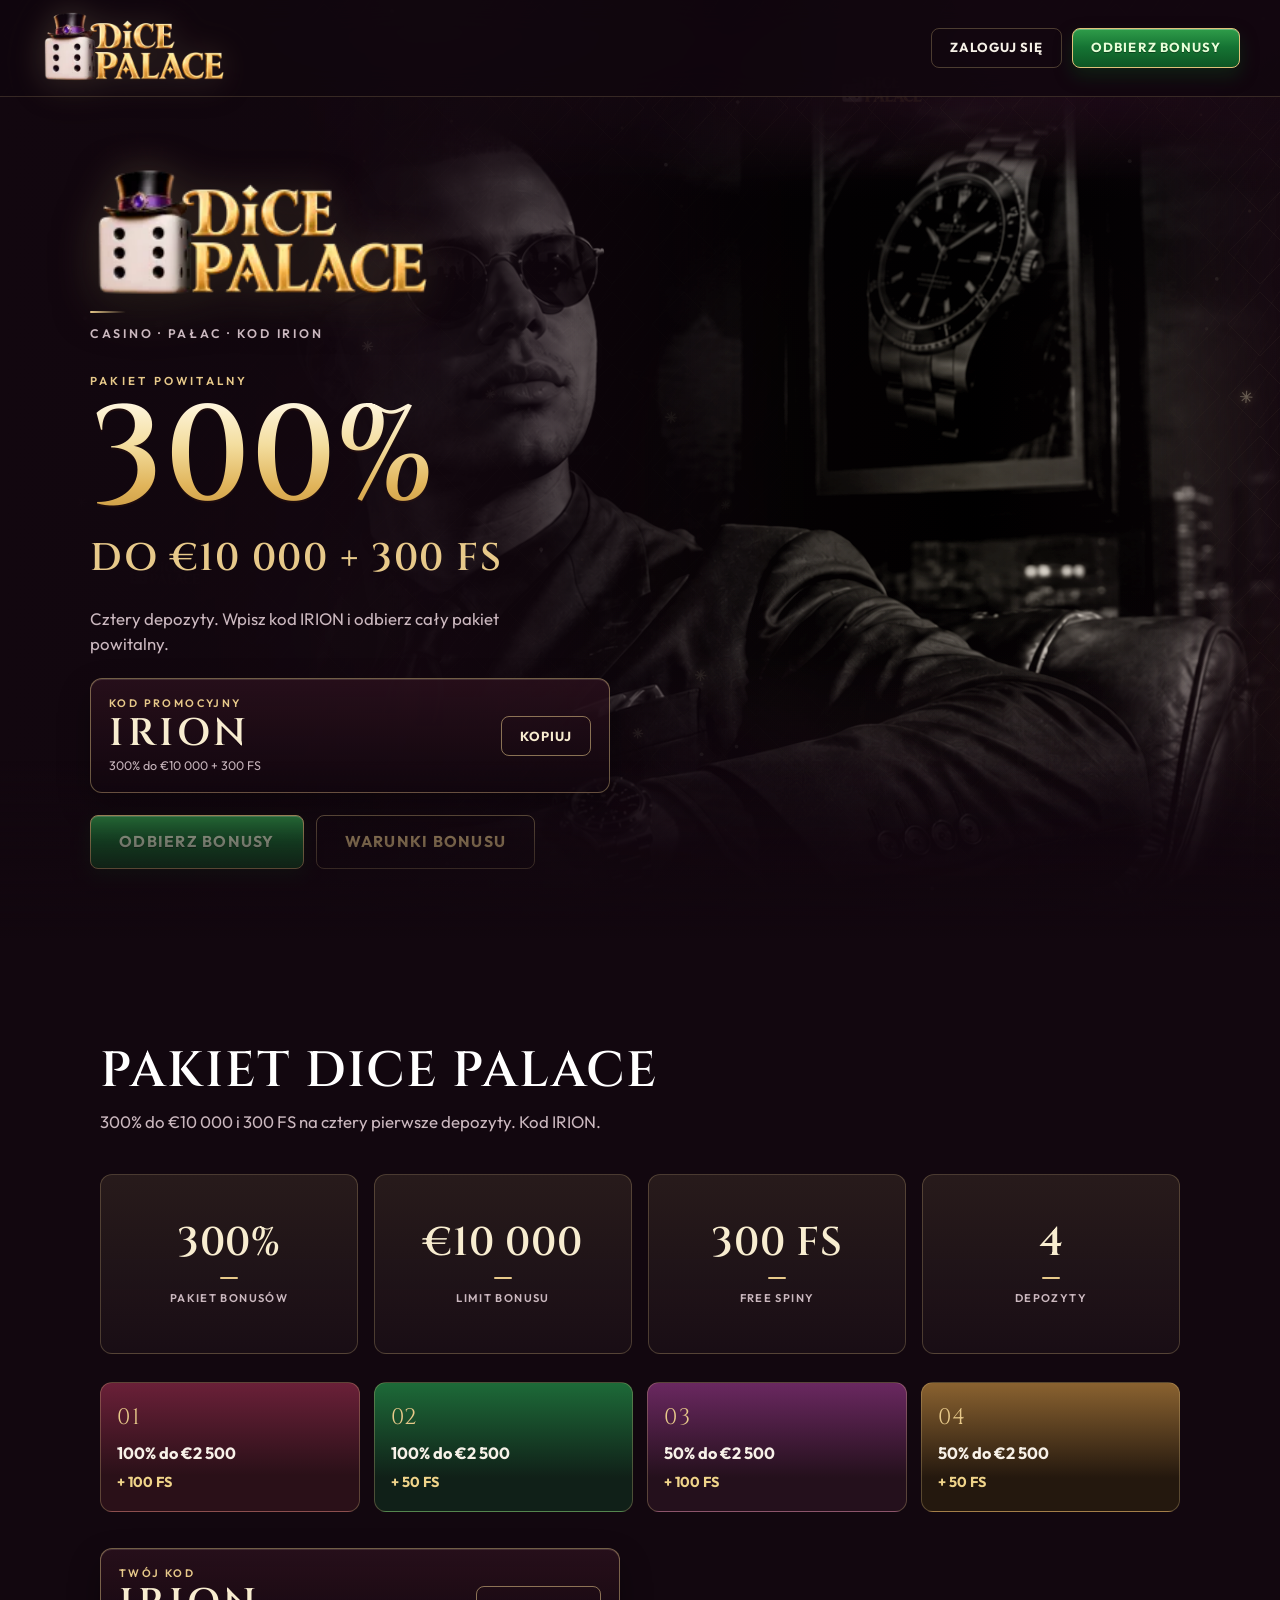
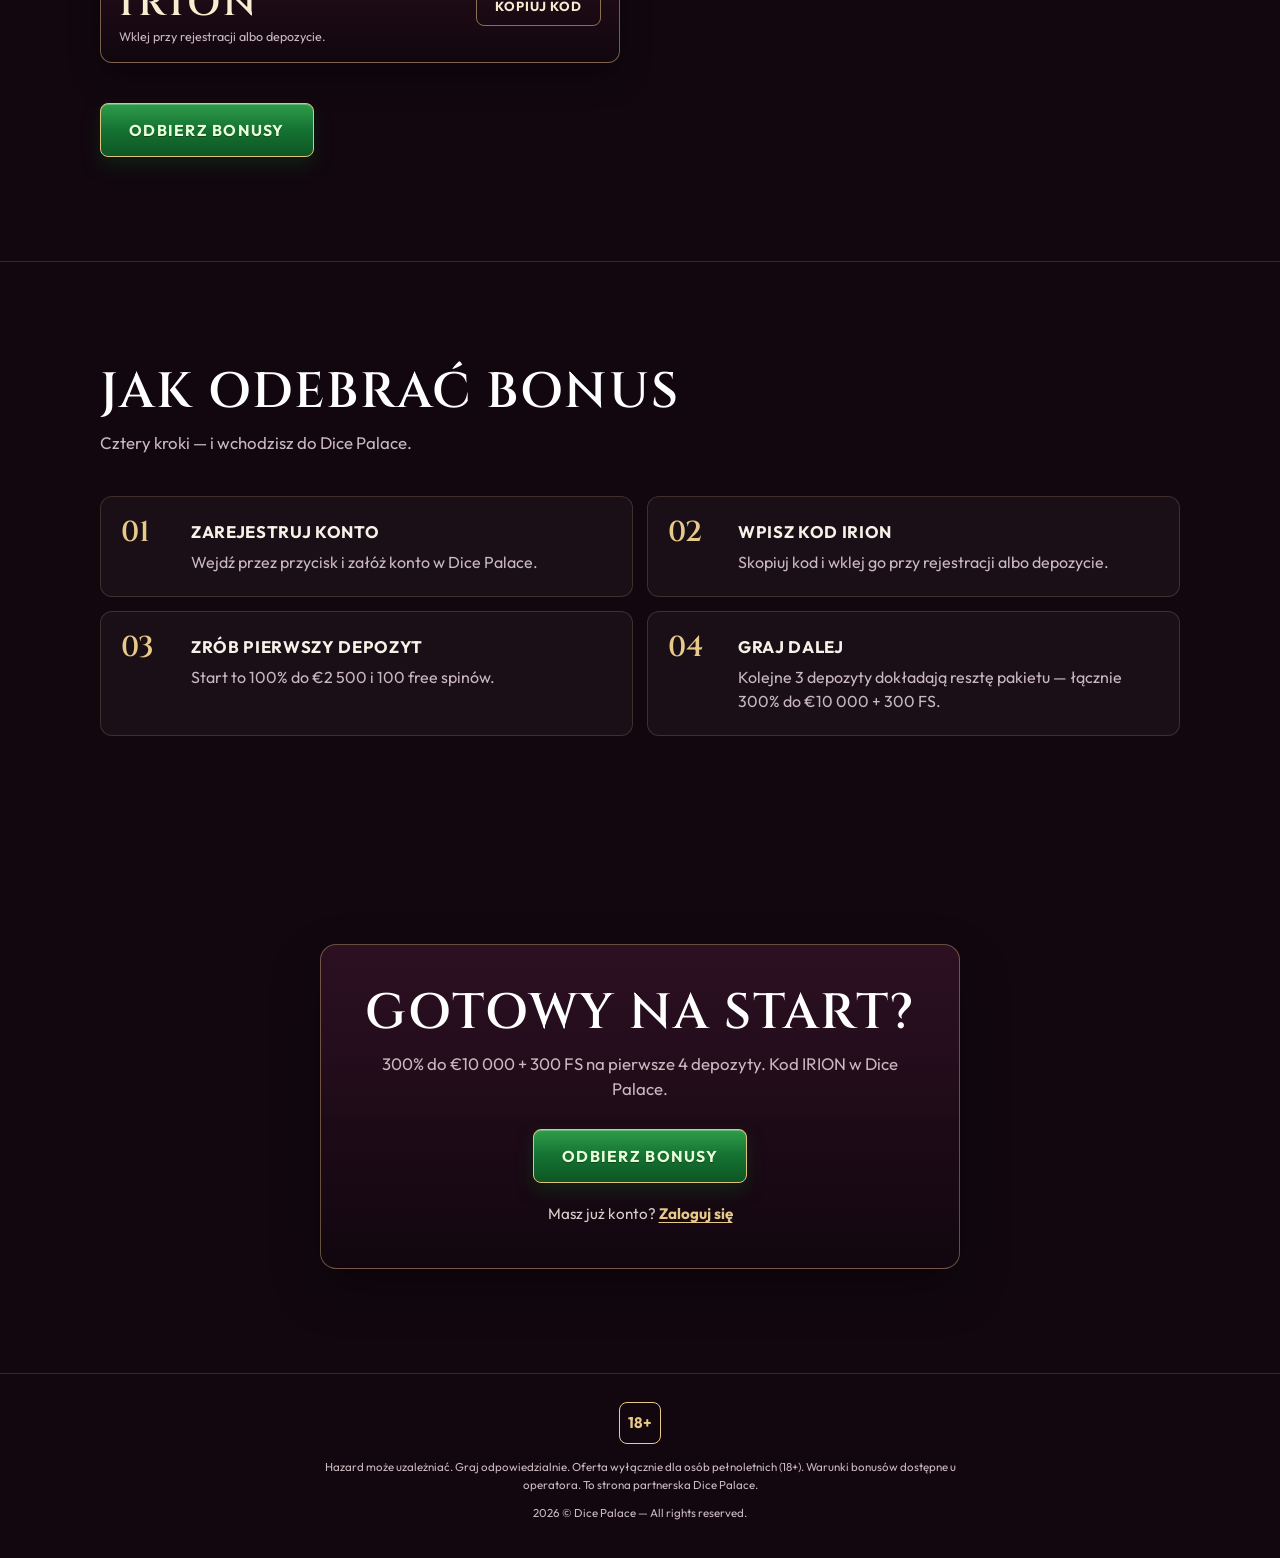
==== index.html @ 68e7a07e "Add files via upload" ====
<!DOCTYPE html>
<html lang="pl">
<head>
  <meta charset="UTF-8" />
  <meta name="viewport" content="width=device-width, initial-scale=1.0" />
  <title>Dice Palace — 300% do €10 000 + 300 FS | Kod IRION</title>
  <meta name="description" content="Dice Palace: pakiet powitalny 300% do €10 000 + 300 Free Spinów na pierwsze 4 depozyty. Kod IRION." />
  <meta name="theme-color" content="#12070f" />
  <link rel="icon" href="assets/logo-animated.webp" />
  <link rel="preconnect" href="https://fonts.googleapis.com" />
  <link rel="preconnect" href="https://fonts.gstatic.com" crossorigin />
  <link href="https://fonts.googleapis.com/css2?family=Cinzel:wght@600;700;800&family=Outfit:wght@400;500;600;700;800&display=swap" rel="stylesheet" />
  <link rel="stylesheet" href="styles.css" />
</head>
<body>
  <div class="scene" aria-hidden="true">
    <div class="aurora"></div>
    <div class="frost-veil"></div>
    <canvas id="bg-anim" class="bg-anim"></canvas>
    <div class="logo-floaters">
      <img src="assets/logo-animated.webp" alt="" class="floater f1" />
      <img src="assets/logo-animated.webp" alt="" class="floater f2" />
      <img src="assets/logo-animated.webp" alt="" class="floater f3" />
      <img src="assets/logo-animated.webp" alt="" class="floater f4" />
      <img src="assets/logo-animated.webp" alt="" class="floater f5" />
      <img src="assets/logo-animated.webp" alt="" class="floater f6" />
    </div>
  </div>

  <header class="topbar">
    <a class="logo-link" href="#top" aria-label="Dice Palace — strona główna">
      <img src="assets/logo-animated.webp" alt="Dice Palace" class="logo" width="230" height="90" />
    </a>
    <nav class="topnav" aria-label="Nawigacja">
      <a class="btn btn--ghost btn--sm" href="https://dcpc.myloric.com/?mid=393753_2265517" target="_blank" rel="noopener noreferrer">Zaloguj się</a>
      <a class="btn btn--primary btn--sm" href="https://dcpc.myloric.com/?mid=393753_2265517" target="_blank" rel="noopener noreferrer">Odbierz bonusy</a>
    </nav>
  </header>

  <main id="top">
    <section class="hero" aria-labelledby="hero-title">
      <div class="hero-stage">
        <div class="hero-visual">
          <img
            src="assets/banner.png"
            alt="Dice Palace — banner"
            class="banner-img"
            width="1600"
            height="640"
          />
          <div class="banner-shade" aria-hidden="true"></div>
        </div>
        <div class="hero-inner">
          <div class="hero-copy">
            <img src="assets/logo-animated.webp" alt="Dice Palace" class="brand-logo" width="420" height="140" />
            <p class="brand-sub">casino · pałac · kod irion</p>
            <h1 id="hero-title" class="hero-offer">
              <span class="offer-kicker">Pakiet powitalny</span>
              <span class="offer-row">
                <span class="offer-percent">300%</span>
              </span>
              <span class="offer-plus">do €10 000 + 300 FS</span>
            </h1>
            <p class="hero-support">
              Cztery depozyty. Wpisz kod IRION i odbierz cały pakiet powitalny.
            </p>
            <div class="claim-grid">
              <div class="promo-box">
                <div class="promo-box-copy">
                  <span class="promo-box-label">Kod promocyjny</span>
                  <span class="promo-code" id="promo-code">IRION</span>
                  <span class="promo-box-hint">300% do €10 000 + 300 FS</span>
                </div>
                <button type="button" class="btn btn--ghost btn--sm promo-copy" data-copy="IRION" aria-label="Kopiuj kod IRION">
                  Kopiuj
                </button>
              </div>
            </div>
            <div class="hero-actions">
              <a class="btn btn--primary btn--lg" href="https://dcpc.myloric.com/?mid=393753_2265517" target="_blank" rel="noopener noreferrer">
                Odbierz bonusy
              </a>
              <a class="btn btn--outline btn--lg" href="#bonus-irion">
                Warunki bonusu
              </a>
            </div>
          </div>
        </div>
      </div>
    </section>

    <section class="section offer" id="bonus-irion" aria-labelledby="offer-title">
      <div class="section-inner">
        <h2 id="offer-title">Pakiet Dice Palace</h2>
        <p class="section-lead">300% do €10 000 i 300 FS na cztery pierwsze depozyty. Kod IRION.</p>

        <ul class="perk-list">
          <li class="perk-card">
            <span class="perk-value">300%</span>
            <span class="perk-label">Pakiet bonusów</span>
          </li>
          <li class="perk-card">
            <span class="perk-value">€10 000</span>
            <span class="perk-label">Limit bonusu</span>
          </li>
          <li class="perk-card">
            <span class="perk-value">300 FS</span>
            <span class="perk-label">Free Spiny</span>
          </li>
          <li class="perk-card">
            <span class="perk-value">4</span>
            <span class="perk-label">Depozyty</span>
          </li>
        </ul>

        <div class="deposit-grid" aria-label="Rozkład pakietu powitalnego">
          <article class="deposit-card">
            <span class="deposit-n">01</span>
            <strong>100% do €2 500</strong>
            <span>+ 100 FS</span>
          </article>
          <article class="deposit-card">
            <span class="deposit-n">02</span>
            <strong>100% do €2 500</strong>
            <span>+ 50 FS</span>
          </article>
          <article class="deposit-card">
            <span class="deposit-n">03</span>
            <strong>50% do €2 500</strong>
            <span>+ 100 FS</span>
          </article>
          <article class="deposit-card">
            <span class="deposit-n">04</span>
            <strong>50% do €2 500</strong>
            <span>+ 50 FS</span>
          </article>
        </div>

        <div class="claim-grid claim-grid--wide">
          <div class="promo-box">
            <div class="promo-box-copy">
              <span class="promo-box-label">Twój kod</span>
              <span class="promo-code">IRION</span>
              <span class="promo-box-hint">Wklej przy rejestracji albo depozycie.</span>
            </div>
            <button type="button" class="btn btn--ghost btn--sm promo-copy" data-copy="IRION" aria-label="Kopiuj kod IRION">
              Kopiuj kod
            </button>
          </div>
        </div>

        <div class="section-cta">
          <a class="btn btn--primary btn--lg" href="https://dcpc.myloric.com/?mid=393753_2265517" target="_blank" rel="noopener noreferrer">
            Odbierz bonusy
          </a>
        </div>
      </div>
    </section>

    <section class="section steps" id="jak-to-dziala" aria-labelledby="steps-title">
      <div class="section-inner">
        <h2 id="steps-title">Jak odebrać bonus</h2>
        <p class="section-lead">Cztery kroki — i wchodzisz do Dice Palace.</p>

        <ol class="step-list">
          <li>
            <span class="step-num">01</span>
            <div>
              <h3>Zarejestruj konto</h3>
              <p>Wejdź przez przycisk i załóż konto w Dice Palace.</p>
            </div>
          </li>
          <li>
            <span class="step-num">02</span>
            <div>
              <h3>Wpisz kod IRION</h3>
              <p>Skopiuj kod i wklej go przy rejestracji albo depozycie.</p>
            </div>
          </li>
          <li>
            <span class="step-num">03</span>
            <div>
              <h3>Zrób pierwszy depozyt</h3>
              <p>Start to 100% do €2 500 i 100 free spinów.</p>
            </div>
          </li>
          <li>
            <span class="step-num">04</span>
            <div>
              <h3>Graj dalej</h3>
              <p>Kolejne 3 depozyty dokładają resztę pakietu — łącznie 300% do €10 000 + 300 FS.</p>
            </div>
          </li>
        </ol>
      </div>
    </section>

    <section class="section final" aria-labelledby="final-title">
      <div class="section-inner final-inner">
        <div class="final-card">
          <h2 id="final-title">Gotowy na start?</h2>
          <p class="section-lead">
            300% do €10 000 + 300 FS na pierwsze 4 depozyty. Kod IRION w Dice Palace.
          </p>
          <a class="btn btn--primary btn--lg" href="https://dcpc.myloric.com/?mid=393753_2265517" target="_blank" rel="noopener noreferrer">
            Odbierz bonusy
          </a>
          <p class="final-login">
            Masz już konto?
            <a href="https://dcpc.myloric.com/?mid=393753_2265517" target="_blank" rel="noopener noreferrer">Zaloguj się</a>
          </p>
        </div>
      </div>
    </section>
  </main>

  <footer class="footer">
    <div class="age-badge" aria-label="Tylko dla osób pełnoletnich">18+</div>
    <p class="legal">
      Hazard może uzależniać. Graj odpowiedzialnie. Oferta wyłącznie dla osób pełnoletnich (18+).
      Warunki bonusów dostępne u operatora. To strona partnerska Dice Palace.
    </p>
    <p class="copy">2026 © Dice Palace — All rights reserved.</p>
  </footer>
  <script src="script.js"></script>
</body>
</html>
---- styles.css ----
:root {
  --bg: #12070f;
  --ice: #e7c98a;
  --ice-hot: #f8edd0;
  --ice-deep: #c4963c;
  --ice-dim: rgba(231, 201, 138, 0.16);
  --text: #f7f1e8;
  --muted: #cbb8bf;
  --line: rgba(231, 201, 138, 0.18);
  --font: "Outfit", sans-serif;
  --display: "Cinzel", "Times New Roman", serif;
  --max: 1080px;
}

*,
*::before,
*::after {
  box-sizing: border-box;
}

html {
  scroll-behavior: smooth;
}

body {
  margin: 0;
  font-family: var(--font);
  color: var(--text);
  background: var(--bg);
  line-height: 1.5;
}

img {
  display: block;
  max-width: 100%;
}

a {
  color: inherit;
}

/* ——— Scene ——— */
.scene {
  position: fixed;
  inset: 0;
  z-index: 0;
  pointer-events: none;
  overflow: hidden;
  background:
    #12070f
    url("data:image/svg+xml,%3Csvg xmlns='http://www.w3.org/2000/svg' width='72' height='72' viewBox='0 0 72 72'%3E%3Cpath d='M36 4 L68 36 L36 68 L4 36 Z' fill='none' stroke='%23e7c98a' stroke-opacity='0.07' stroke-width='1'/%3E%3C/svg%3E");
}

.aurora {
  position: absolute;
  inset: -30%;
  background:
    radial-gradient(ellipse 42% 34% at 78% 12%, rgba(141, 49, 104, 0.42), transparent 58%),
    radial-gradient(ellipse 36% 30% at 12% 78%, rgba(90, 18, 48, 0.38), transparent 55%),
    radial-gradient(ellipse 28% 26% at 88% 72%, rgba(196, 150, 60, 0.18), transparent 60%),
    radial-gradient(ellipse 22% 20% at 40% 18%, rgba(231, 201, 138, 0.1), transparent 70%);
  filter: blur(8px);
  animation: auroraShift 16s ease-in-out infinite alternate;
}

.frost-veil {
  position: absolute;
  inset: 0;
  background:
    linear-gradient(180deg, rgba(18, 7, 15, 0.18), transparent 28%, transparent 72%, rgba(18, 7, 15, 0.62)),
    repeating-linear-gradient(
      125deg,
      transparent 0 18px,
      rgba(231, 201, 138, 0.03) 18px 19px
    );
}

.logo-floaters {
  position: absolute;
  inset: 0;
}

.floater {
  position: absolute;
  width: auto;
  mix-blend-mode: screen;
  opacity: 0.16;
  pointer-events: none;
  will-change: transform;
}

.f1 {
  top: 14%;
  left: 6%;
  height: 36px;
  animation: logoDrift 18s ease-in-out infinite;
}

.f2 {
  top: 28%;
  right: 8%;
  height: 52px;
  opacity: 0.08;
  animation: logoDrift 22s ease-in-out infinite reverse;
}

.f3 {
  top: 62%;
  left: 10%;
  height: 28px;
  animation: logoDrift 16s ease-in-out infinite 2s;
}

.f4 {
  bottom: 14%;
  right: 12%;
  height: 44px;
  opacity: 0.07;
  animation: logoDrift 20s ease-in-out infinite reverse 1s;
}

.f5 {
  top: 48%;
  left: 42%;
  height: 24px;
  opacity: 0.05;
  animation: logoDrift 24s ease-in-out infinite 3s;
}

.f6 {
  top: 8%;
  right: 28%;
  height: 32px;
  animation: logoDrift 19s ease-in-out infinite reverse 1.4s;
}

.topbar,
main,
.footer {
  position: relative;
  z-index: 1;
}

/* ——— Buttons ——— */
.btn {
  display: inline-flex;
  align-items: center;
  justify-content: center;
  border: 1px solid transparent;
  border-radius: 8px;
  font-family: var(--font);
  font-weight: 700;
  letter-spacing: 0.08em;
  text-transform: uppercase;
  text-decoration: none;
  cursor: pointer;
  transition:
    transform 0.2s ease,
    background 0.2s ease,
    border-color 0.2s ease,
    color 0.2s ease,
    box-shadow 0.25s ease,
    filter 0.2s ease;
}

.btn:active {
  transform: translateY(1px) scale(0.99);
}

.btn--sm {
  min-height: 40px;
  padding: 0 18px;
  font-size: 0.82rem;
}

.btn--lg {
  min-height: 54px;
  padding: 0 28px;
  font-size: 0.98rem;
}

.btn--primary {
  background: linear-gradient(180deg, #2f9d4a 0%, #157333 48%, #0e5624 100%);
  color: #e7ffd8;
  border-color: #e0c27a;
  text-shadow: 0 1px 0 rgba(0, 0, 0, 0.35);
  box-shadow:
    0 8px 18px rgba(12, 70, 28, 0.4),
    inset 0 1px 0 rgba(255, 255, 255, 0.28);
}

.btn--primary:hover {
  background: linear-gradient(180deg, #3cb85c 0%, #188438 48%, #116628 100%);
  transform: translateY(-2px);
  box-shadow:
    0 12px 24px rgba(20, 110, 40, 0.45),
    inset 0 1px 0 rgba(255, 255, 255, 0.34);
}

.btn--outline {
  background: transparent;
  border-color: rgba(231, 201, 138, 0.5);
  color: var(--ice);
}

.btn--outline:hover {
  border-color: var(--ice);
  color: var(--ice-hot);
  transform: translateY(-2px);
}

.btn--ghost {
  background: transparent;
  color: var(--text);
  border-color: rgba(231, 201, 138, 0.28);
}

.btn--ghost:hover {
  background: var(--ice-dim);
  transform: translateY(-1px);
}

/* ——— Header ——— */
.topbar {
  position: sticky;
  top: 0;
  z-index: 40;
  display: flex;
  align-items: center;
  justify-content: space-between;
  gap: 16px;
  min-height: 88px;
  padding: 12px clamp(16px, 4vw, 40px);
  background: rgba(16, 6, 14, 0.9);
  border-bottom: 1px solid var(--line);
  backdrop-filter: blur(16px);
  -webkit-backdrop-filter: blur(16px);
}

.logo-link {
  display: flex;
  align-items: center;
  flex-shrink: 0;
}

.logo {
  height: 72px;
  width: auto;
  mix-blend-mode: screen;
  filter: drop-shadow(0 6px 16px rgba(0, 0, 0, 0.45)) drop-shadow(0 0 14px rgba(231, 201, 138, 0.22));
}

.topnav {
  display: flex;
  align-items: center;
  gap: 10px;
}

/* ——— Hero ——— */
.hero {
  min-height: calc(100vh - 88px);
}

.hero-stage {
  position: relative;
  min-height: calc(100vh - 88px);
  display: flex;
  align-items: center;
  overflow: hidden;
}

.hero-stage::after {
  content: "";
  position: absolute;
  left: 0;
  right: 0;
  bottom: 0;
  height: 180px;
  background: linear-gradient(180deg, transparent 0%, rgba(18, 7, 15, 0.55) 46%, #12070f 100%);
  z-index: 2;
  pointer-events: none;
}

.hero-visual {
  position: absolute;
  inset: 0;
}

.hero-visual::after {
  content: "";
  position: absolute;
  inset: 0;
  background: radial-gradient(ellipse 42% 62% at 76% 46%, rgba(231, 201, 138, 0.2), transparent 68%);
  mix-blend-mode: soft-light;
  pointer-events: none;
}

.banner-img {
  width: 100%;
  height: 100%;
  object-fit: cover;
  object-position: 78% 34%;
  filter: saturate(0.72) contrast(1.04) sepia(0.16);
  -webkit-mask-image:
    linear-gradient(90deg, transparent 0%, rgba(0, 0, 0, 0.2) 26%, rgba(0, 0, 0, 0.75) 46%, #000 64%, #000 90%, transparent 100%),
    linear-gradient(180deg, transparent 0%, #000 10%, #000 66%, transparent 100%);
  -webkit-mask-composite: source-in;
  mask-image:
    linear-gradient(90deg, transparent 0%, rgba(0, 0, 0, 0.2) 26%, rgba(0, 0, 0, 0.75) 46%, #000 64%, #000 90%, transparent 100%),
    linear-gradient(180deg, transparent 0%, #000 10%, #000 66%, transparent 100%);
  mask-composite: intersect;
}

.banner-shade {
  position: absolute;
  inset: 0;
  background:
    linear-gradient(
      90deg,
      #12070f 0%,
      rgba(18, 7, 15, 0.94) 24%,
      rgba(18, 7, 15, 0.62) 42%,
      rgba(18, 7, 15, 0.22) 58%,
      rgba(18, 7, 15, 0.04) 76%,
      rgba(18, 7, 15, 0.38) 100%
    ),
    linear-gradient(180deg, rgba(18, 7, 15, 0.5) 0%, transparent 12%, transparent 58%, rgba(18, 7, 15, 0.5) 84%, #12070f 100%);
  pointer-events: none;
}

.hero-inner {
  position: relative;
  z-index: 1;
  width: min(100%, 1180px);
  margin: 0 auto;
  padding: clamp(48px, 8vh, 88px) clamp(16px, 4vw, 40px);
}

.hero-copy {
  max-width: 560px;
}

.hero-copy > * {
  animation: riseIn 0.8s cubic-bezier(0.22, 1, 0.36, 1) both;
}

.hero-copy > :nth-child(1) { animation-delay: 0.05s; }
.hero-copy > :nth-child(2) { animation-delay: 0.12s; }
.hero-copy > :nth-child(3) { animation-delay: 0.18s; }
.hero-copy > :nth-child(4) { animation-delay: 0.26s; }
.hero-copy > :nth-child(5) { animation-delay: 0.34s; }
.hero-copy > :nth-child(6) { animation-delay: 0.42s; }
.hero-copy > :nth-child(7) { animation-delay: 0.5s; }

.brand-logo {
  display: block;
  height: clamp(88px, 16vw, 132px);
  width: auto;
  margin: 0 0 6px;
  mix-blend-mode: screen;
  filter: drop-shadow(0 12px 22px rgba(0, 0, 0, 0.5)) drop-shadow(0 0 18px rgba(231, 201, 138, 0.22));
}

.brand-sub {
  margin: 10px 0 0;
  font-size: 0.78rem;
  font-weight: 600;
  letter-spacing: 0.22em;
  text-transform: uppercase;
  color: var(--muted);
}

.brand-sub::before {
  content: "";
  display: block;
  width: 36px;
  height: 2px;
  margin-bottom: 12px;
  background: linear-gradient(90deg, var(--ice), transparent);
  border-radius: 2px;
}

.hero-offer {
  margin: 28px 0 0;
  display: flex;
  flex-direction: column;
  gap: 10px;
}

.offer-kicker {
  font-size: 0.72rem;
  font-weight: 600;
  letter-spacing: 0.28em;
  text-transform: uppercase;
  color: var(--ice);
}

.offer-row {
  display: flex;
  align-items: baseline;
  flex-wrap: wrap;
  gap: 0.18em 0.28em;
  line-height: 0.9;
}

.offer-percent {
  font-family: var(--display);
  font-size: clamp(5rem, 16vw, 8.4rem);
  font-weight: 600;
  letter-spacing: 0.01em;
  background: linear-gradient(
    180deg,
    #fff8e4 0%,
    #f3dd9e 38%,
    #e0b45a 72%,
    #c8963e 100%
  );
  background-size: 220% auto;
  -webkit-background-clip: text;
  background-clip: text;
  color: transparent;
  animation: titleShine 7s ease-in-out infinite;
  filter: drop-shadow(0 2px 0 rgba(70, 32, 10, 0.25));
}

.offer-plus {
  font-family: var(--display);
  font-size: clamp(1.6rem, 3.6vw, 2.4rem);
  font-weight: 600;
  letter-spacing: 0.04em;
  text-transform: uppercase;
  color: var(--ice);
}

.hero-support {
  margin: 18px 0 0;
  max-width: 28rem;
  font-size: 1.05rem;
  color: var(--muted);
}

.hero-actions {
  display: flex;
  flex-wrap: wrap;
  gap: 12px;
  margin-top: 22px;
}

.claim-grid {
  display: grid;
  grid-template-columns: 1fr;
  gap: 12px;
  margin-top: 22px;
  max-width: 520px;
}

.claim-grid--wide {
  max-width: 520px;
  margin-top: 36px;
}

.promo-box {
  display: flex;
  align-items: center;
  justify-content: space-between;
  gap: 14px;
  min-width: 0;
  padding: 16px 18px;
  background: linear-gradient(180deg, rgba(42, 16, 28, 0.86), rgba(18, 7, 15, 0.72));
  border: 1px solid rgba(231, 201, 138, 0.45);
  border-radius: 12px;
  box-shadow: inset 0 1px 0 rgba(248, 237, 208, 0.14), 0 14px 32px rgba(0, 0, 0, 0.32);
  backdrop-filter: blur(10px);
  -webkit-backdrop-filter: blur(10px);
}

.promo-box-copy {
  display: flex;
  flex-direction: column;
  gap: 2px;
  min-width: 0;
}

.promo-box-label {
  font-size: 0.68rem;
  font-weight: 600;
  letter-spacing: 0.22em;
  text-transform: uppercase;
  color: var(--ice);
}

.promo-code {
  font-family: var(--display);
  font-size: clamp(1.8rem, 4vw, 2.4rem);
  font-weight: 600;
  letter-spacing: 0.12em;
  line-height: 1.1;
  color: var(--ice-hot);
}

.promo-box-hint {
  font-size: 0.78rem;
  color: var(--muted);
}

.promo-copy {
  flex-shrink: 0;
  border-color: rgba(231, 201, 138, 0.55);
  color: var(--ice-hot);
}

.promo-copy.is-copied {
  border-color: var(--ice);
  background: var(--ice-dim);
  color: var(--ice-hot);
}


/* ——— Sections ——— */
.section {
  padding: clamp(72px, 10vw, 104px) clamp(16px, 4vw, 40px);
}

.section-inner {
  width: min(100%, var(--max));
  margin: 0 auto;
}

.section h2 {
  margin: 0;
  font-family: var(--display);
  font-size: clamp(2.2rem, 5vw, 3.1rem);
  font-weight: 600;
  letter-spacing: 0.04em;
  line-height: 1.05;
  color: #fff;
  text-transform: uppercase;
}

.section-lead {
  margin: 12px 0 0;
  max-width: 34rem;
  color: var(--muted);
  font-size: 1.05rem;
}

.offer {
  border-bottom: 1px solid var(--line);
}

.perk-list {
  list-style: none;
  margin: 40px 0 0;
  padding: 0;
  display: grid;
  grid-template-columns: repeat(4, 1fr);
  gap: 16px;
}

.perk-card {
  display: flex;
  flex-direction: column;
  align-items: center;
  justify-content: center;
  text-align: center;
  min-height: 180px;
  padding: 24px 16px;
  background: linear-gradient(180deg, rgba(231, 201, 138, 0.1), rgba(255, 236, 214, 0.03));
  border: 1px solid rgba(231, 201, 138, 0.24);
  border-radius: 12px;
}

.perk-card:hover {
  border-color: rgba(231, 201, 138, 0.7);
  box-shadow: 0 0 0 1px rgba(231, 201, 138, 0.12), 0 12px 28px rgba(0, 0, 0, 0.28);
}

.perk-value {
  display: block;
  font-family: var(--display);
  font-size: clamp(1.8rem, 3.4vw, 2.5rem);
  font-weight: 600;
  letter-spacing: 0.02em;
  line-height: 1;
  color: var(--ice-hot);
}

.perk-unit {
  font-size: 0.48em;
  font-weight: 700;
  letter-spacing: 0.08em;
  color: var(--muted);
  vertical-align: 0.18em;
}

.perk-value::after {
  content: "";
  display: block;
  width: 18px;
  height: 2px;
  margin: 14px auto 0;
  background: var(--ice);
  border-radius: 1px;
}

.perk-label {
  display: block;
  margin-top: 12px;
  max-width: 12em;
  font-size: 0.7rem;
  font-weight: 600;
  letter-spacing: 0.12em;
  text-transform: uppercase;
  line-height: 1.4;
  color: var(--muted);
}

.deposit-grid {
  display: grid;
  grid-template-columns: repeat(4, 1fr);
  gap: 14px;
  margin-top: 28px;
}

.deposit-card {
  display: flex;
  flex-direction: column;
  gap: 6px;
  padding: 18px 16px;
  border: 1px solid var(--line);
  border-radius: 12px;
  background: rgba(231, 201, 138, 0.05);
  border-color: rgba(231, 201, 138, 0.28);
}

.deposit-card:nth-child(1) {
  background: linear-gradient(180deg, #6a2038 0%, #2a1018 72%);
}

.deposit-card:nth-child(2) {
  background: linear-gradient(180deg, #1d6a38 0%, #102018 74%);
}

.deposit-card:nth-child(3) {
  background: linear-gradient(180deg, #6a2860 0%, #24101c 74%);
}

.deposit-card:nth-child(4) {
  background: linear-gradient(180deg, #8a6230 0%, #24180e 74%);
}

.deposit-n {
  font-family: var(--display);
  font-size: 1.4rem;
  letter-spacing: 0.08em;
  color: var(--ice);
}

.deposit-card strong {
  font-size: 1.02rem;
}

.deposit-card span:last-child {
  color: #f0d48a;
  font-size: 0.9rem;
  font-weight: 700;
}

.section-cta {
  margin-top: 40px;
}

.step-list {
  list-style: none;
  margin: 40px 0 0;
  padding: 0;
  display: grid;
  grid-template-columns: repeat(2, 1fr);
  gap: 14px;
}

.step-list li {
  display: grid;
  grid-template-columns: 56px 1fr;
  gap: 14px;
  align-items: start;
  padding: 22px 20px;
  background: rgba(255, 236, 214, 0.035);
  border: 1px solid var(--line);
  border-radius: 12px;
}

.step-num {
  font-family: var(--display);
  font-size: 1.8rem;
  font-weight: 600;
  color: var(--ice);
  line-height: 1;
}

.step-list h3 {
  margin: 0 0 6px;
  font-size: 1.05rem;
  font-weight: 700;
  letter-spacing: 0.04em;
  text-transform: uppercase;
}

.step-list p {
  margin: 0;
  color: var(--muted);
}

.final {
  text-align: center;
}

.final-inner {
  display: flex;
  flex-direction: column;
  align-items: center;
}

.final-card {
  width: min(100%, 640px);
  padding: 42px 28px;
  border: 1px solid rgba(231, 201, 138, 0.38);
  border-radius: 16px;
  background: linear-gradient(180deg, rgba(141, 49, 104, 0.22), rgba(18, 7, 15, 0.35));
  box-shadow: 0 20px 50px rgba(0, 0, 0, 0.28);
}

.final .section-lead {
  margin: 12px auto 28px;
}

.final-login {
  margin: 20px 0 0;
  font-size: 0.95rem;
  color: rgba(247, 241, 232, 0.86);
}

.final-login a {
  font-weight: 700;
  text-decoration: underline;
  text-underline-offset: 3px;
  color: var(--ice);
}

.final-login a:hover {
  color: var(--ice-hot);
}

.footer {
  padding: 28px 20px 36px;
  text-align: center;
  border-top: 1px solid var(--line);
}

.age-badge {
  display: inline-grid;
  place-items: center;
  width: 42px;
  height: 42px;
  margin: 0 auto 14px;
  border: 1.5px solid var(--ice);
  border-radius: 8px;
  font-size: 0.95rem;
  font-weight: 700;
  color: var(--ice);
}

.legal,
.copy {
  margin: 0 auto;
  max-width: 640px;
  color: var(--muted);
  font-size: 0.72rem;
  line-height: 1.55;
}

.legal {
  margin-bottom: 10px;
}

@keyframes auroraShift {
  from { transform: translate3d(0, 0, 0) scale(1) rotate(0deg); }
  to { transform: translate3d(-4%, 5%, 0) scale(1.08) rotate(4deg); }
}

@keyframes titleShine {
  0%, 100% { background-position: 0% center; }
  50% { background-position: 100% center; }
}

@keyframes riseIn {
  from {
    opacity: 0;
    transform: translateY(22px);
  }
  to {
    opacity: 1;
    transform: translateY(0);
  }
}

@keyframes logoDrift {
  0%, 100% { transform: translate3d(0, 0, 0) rotate(-6deg); }
  50% { transform: translate3d(18px, -22px, 0) rotate(8deg); }
}

@media (max-width: 800px) {
  .hero,
  .hero-stage {
    min-height: auto;
  }

  .hero-stage {
    display: block;
  }

  .hero-stage::after {
    height: 120px;
  }

  .hero-visual {
    position: relative;
    height: min(92vw, 520px);
    margin-bottom: -28vw;
  }

  .banner-img {
    object-position: 64% 22%;
    -webkit-mask-image: linear-gradient(180deg, transparent 0%, #000 8%, #000 36%, transparent 100%);
    mask-image: linear-gradient(180deg, transparent 0%, #000 8%, #000 36%, transparent 100%);
    -webkit-mask-composite: source-over;
    mask-composite: add;
  }

  .banner-shade {
    background: linear-gradient(
      180deg,
      rgba(18, 7, 15, 0.55) 0%,
      rgba(18, 7, 15, 0.05) 18%,
      transparent 36%,
      rgba(18, 7, 15, 0.45) 68%,
      #12070f 100%
    );
  }

  .hero-inner {
    padding-top: 8px;
  }

  .hero-copy,
  .claim-grid,
  .claim-grid--wide {
    max-width: none;
  }

  .claim-grid,
  .claim-grid--wide {
    grid-template-columns: 1fr;
  }

  .perk-list,
  .deposit-grid {
    grid-template-columns: repeat(2, 1fr);
    gap: 12px;
  }

  .step-list {
    grid-template-columns: 1fr;
  }
}

@media (max-width: 560px) {
  .topnav .btn--ghost {
    display: none;
  }

  .logo {
    height: 56px;
  }

  .topbar {
    min-height: 76px;
  }

  .brand-logo {
    height: 84px;
  }

  .hero {
    min-height: auto;
  }

  .hero-inner {
    padding: 4px clamp(16px, 4vw, 40px) 48px;
  }

  .hero-actions {
    flex-direction: column;
    align-items: stretch;
  }

  .promo-box {
    flex-direction: column;
    align-items: stretch;
  }

  .promo-copy {
    width: 100%;
  }

  .hero-actions .btn,
  .section-cta .btn,
  .final .btn {
    width: 100%;
  }

  .perk-card {
    padding: 18px 10px;
    min-height: 150px;
  }

  .perk-value {
    font-size: clamp(1.2rem, 5.4vw, 1.55rem);
  }

  .perk-label {
    font-size: 0.62rem;
    letter-spacing: 0.08em;
  }

  .step-list li {
    grid-template-columns: 44px 1fr;
    padding: 18px 14px;
  }

  .final-card {
    padding: 32px 18px;
  }
}

@media (prefers-reduced-motion: reduce) {
  *,
  *::before,
  *::after {
    animation: none !important;
    transition: none !important;
  }
}
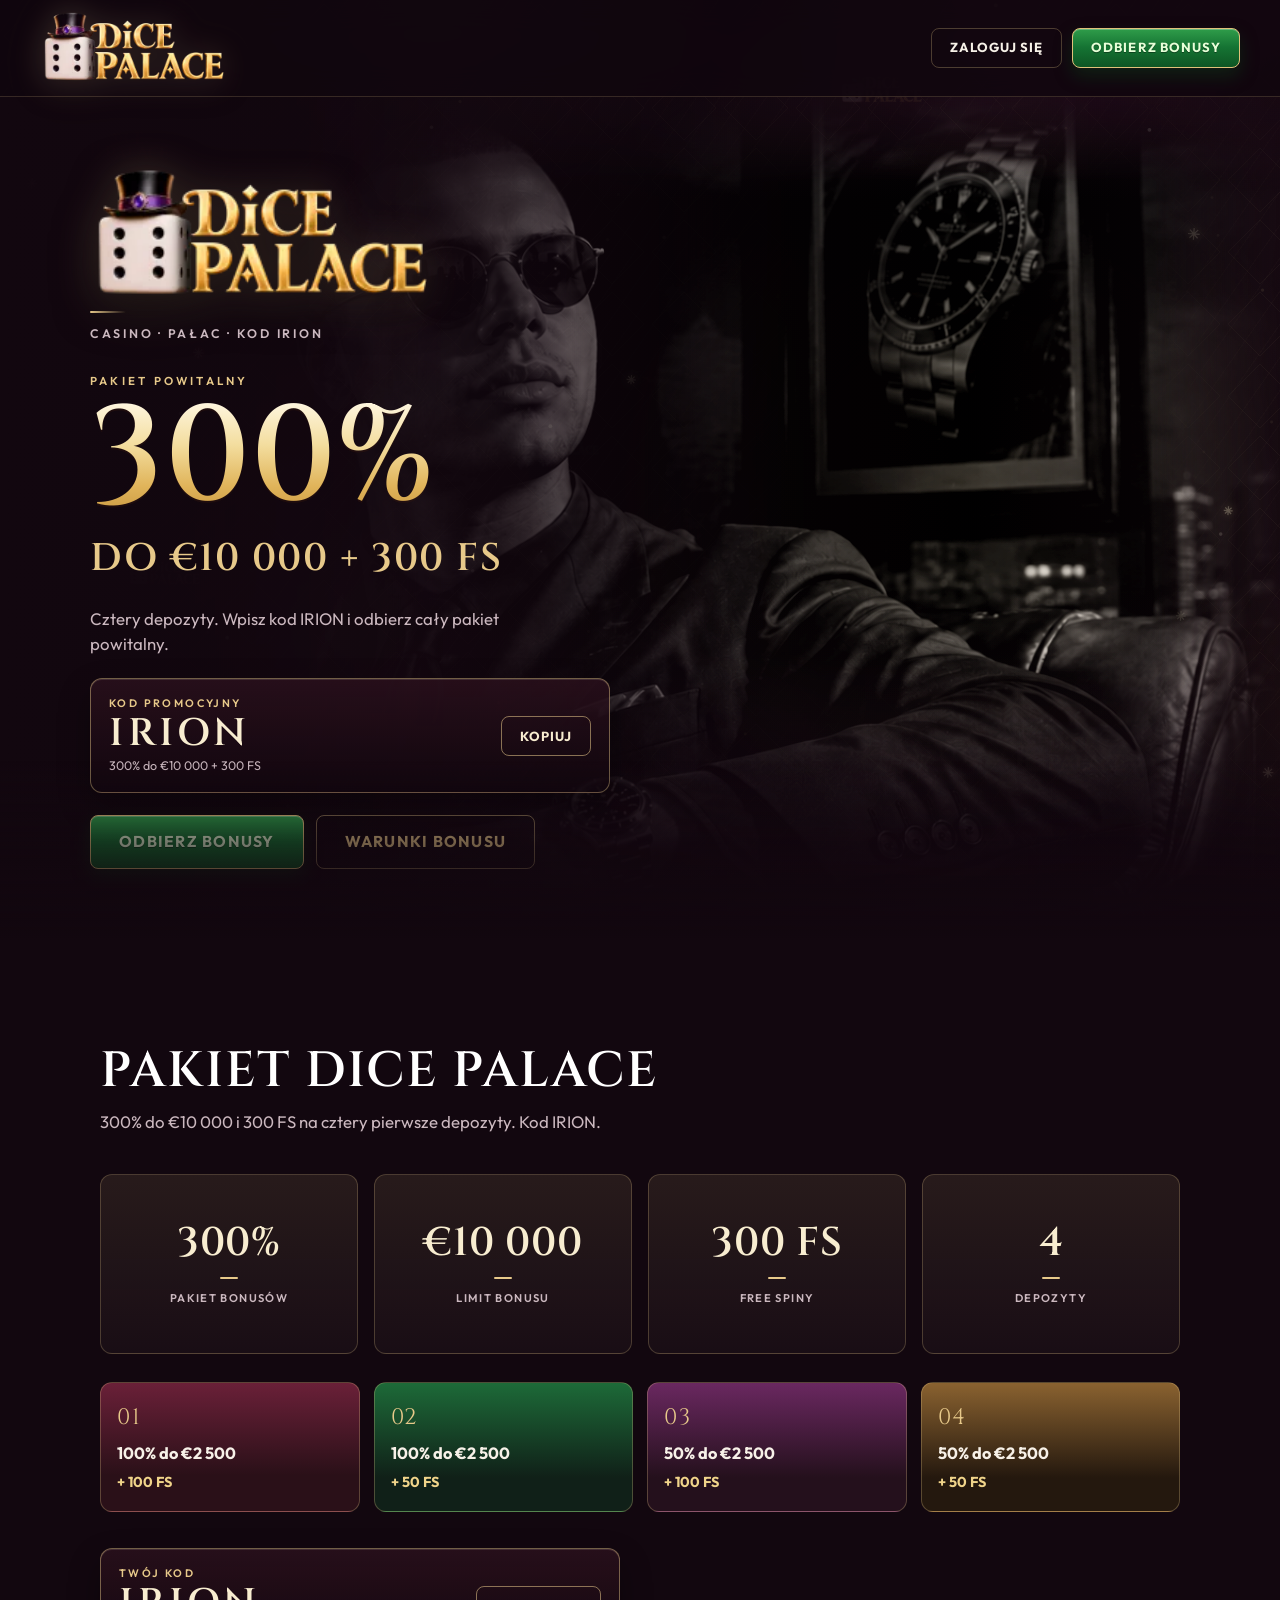
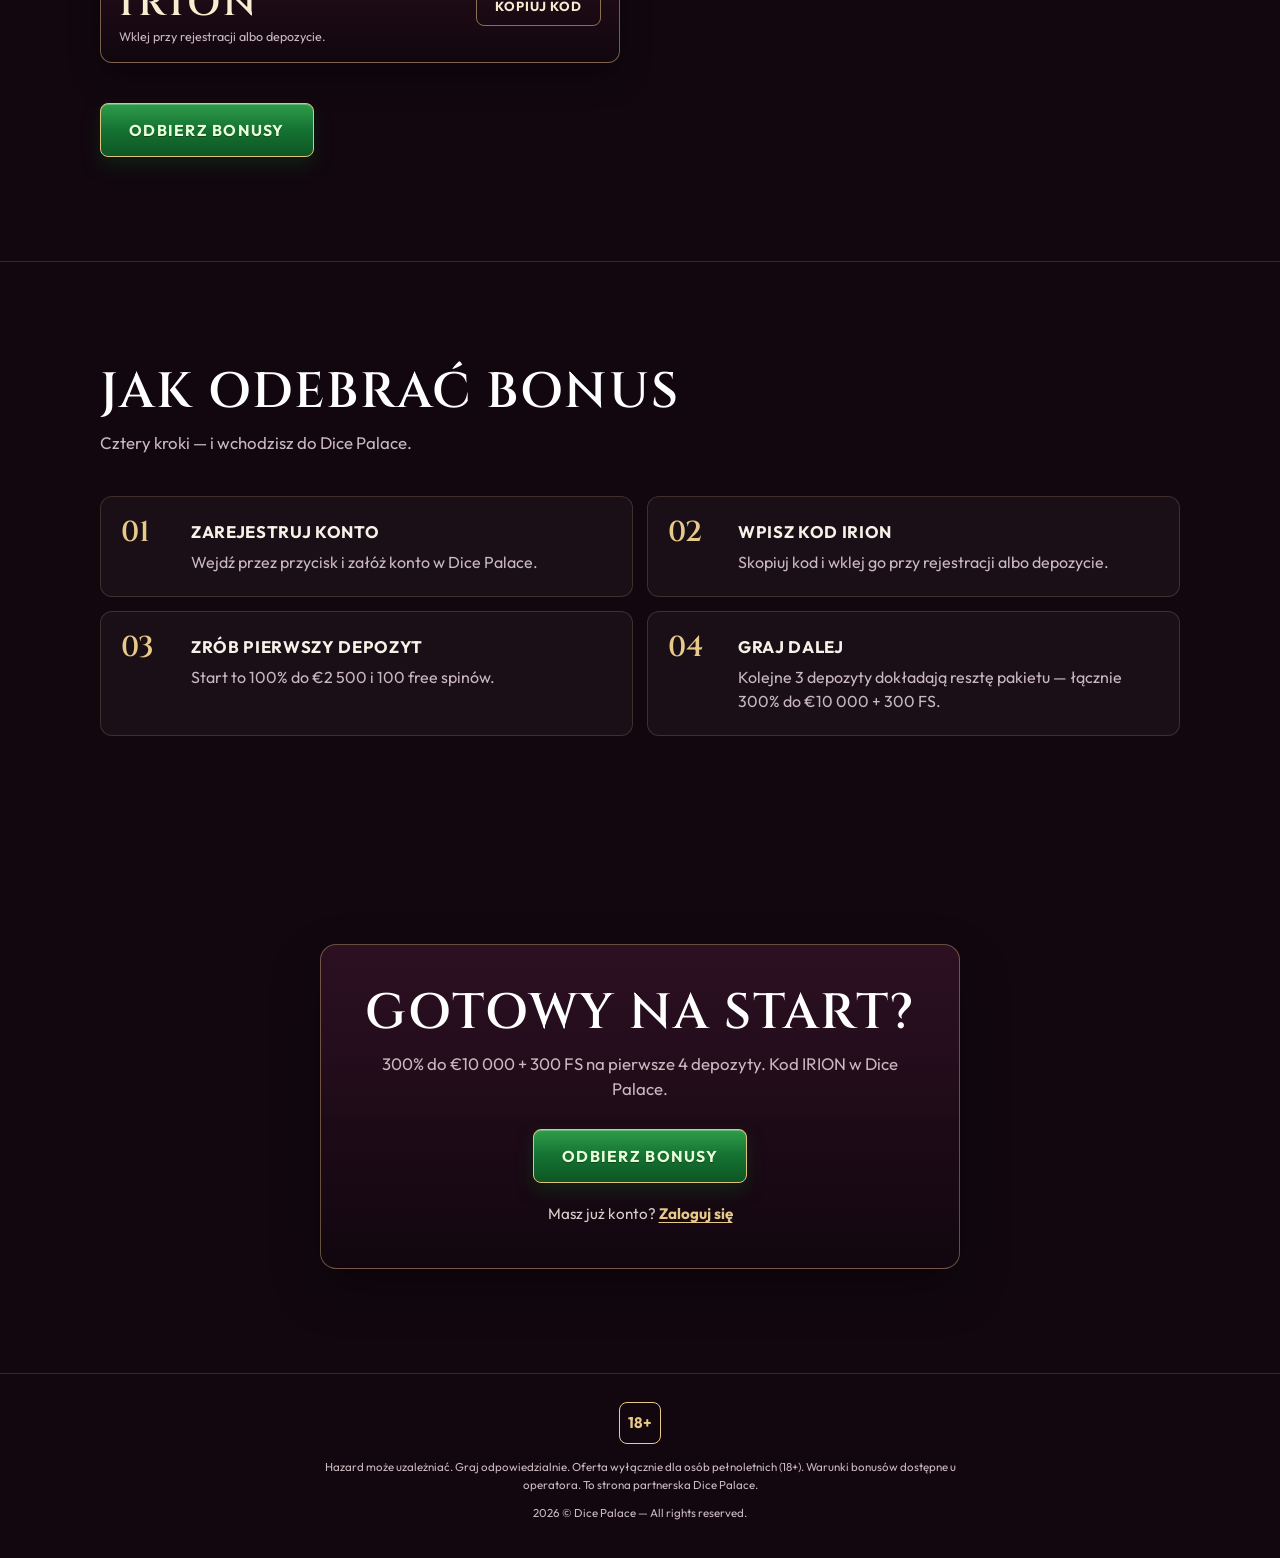
==== commit 2f825e54: "Update index.html" ====
--- a/index.html
+++ b/index.html
@@ -77,7 +77,7 @@
               </div>
             </div>
             <div class="hero-actions">
-              <a class="btn btn--primary btn--lg" href="https://dcpc.myloric.com/?mid=393753_2265517" target="_blank" rel="noopener noreferrer">
+              <a class="btn btn--primary btn--lg" href="https://dcpc.kronvax.com/?mid=393753_2265517" target="_blank" rel="noopener noreferrer">
                 Odbierz bonusy
               </a>
               <a class="btn btn--outline btn--lg" href="#bonus-irion">
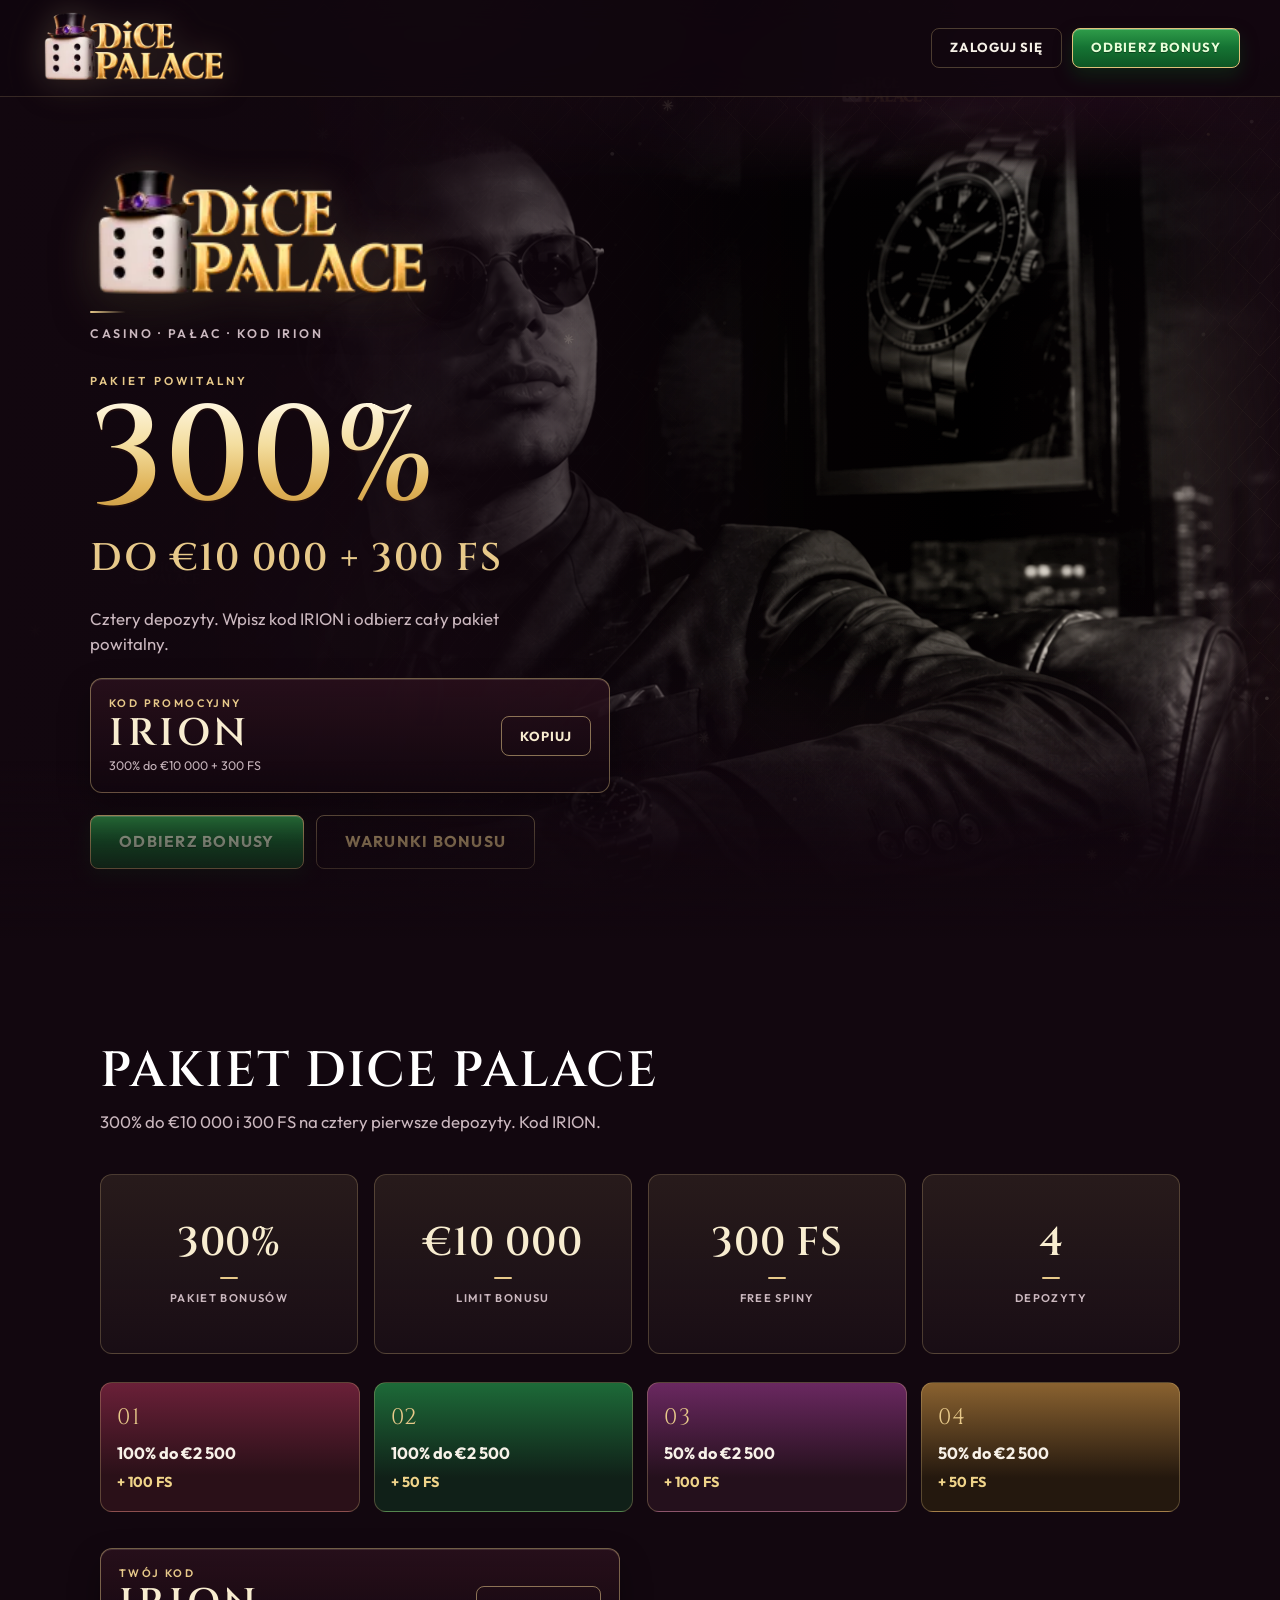
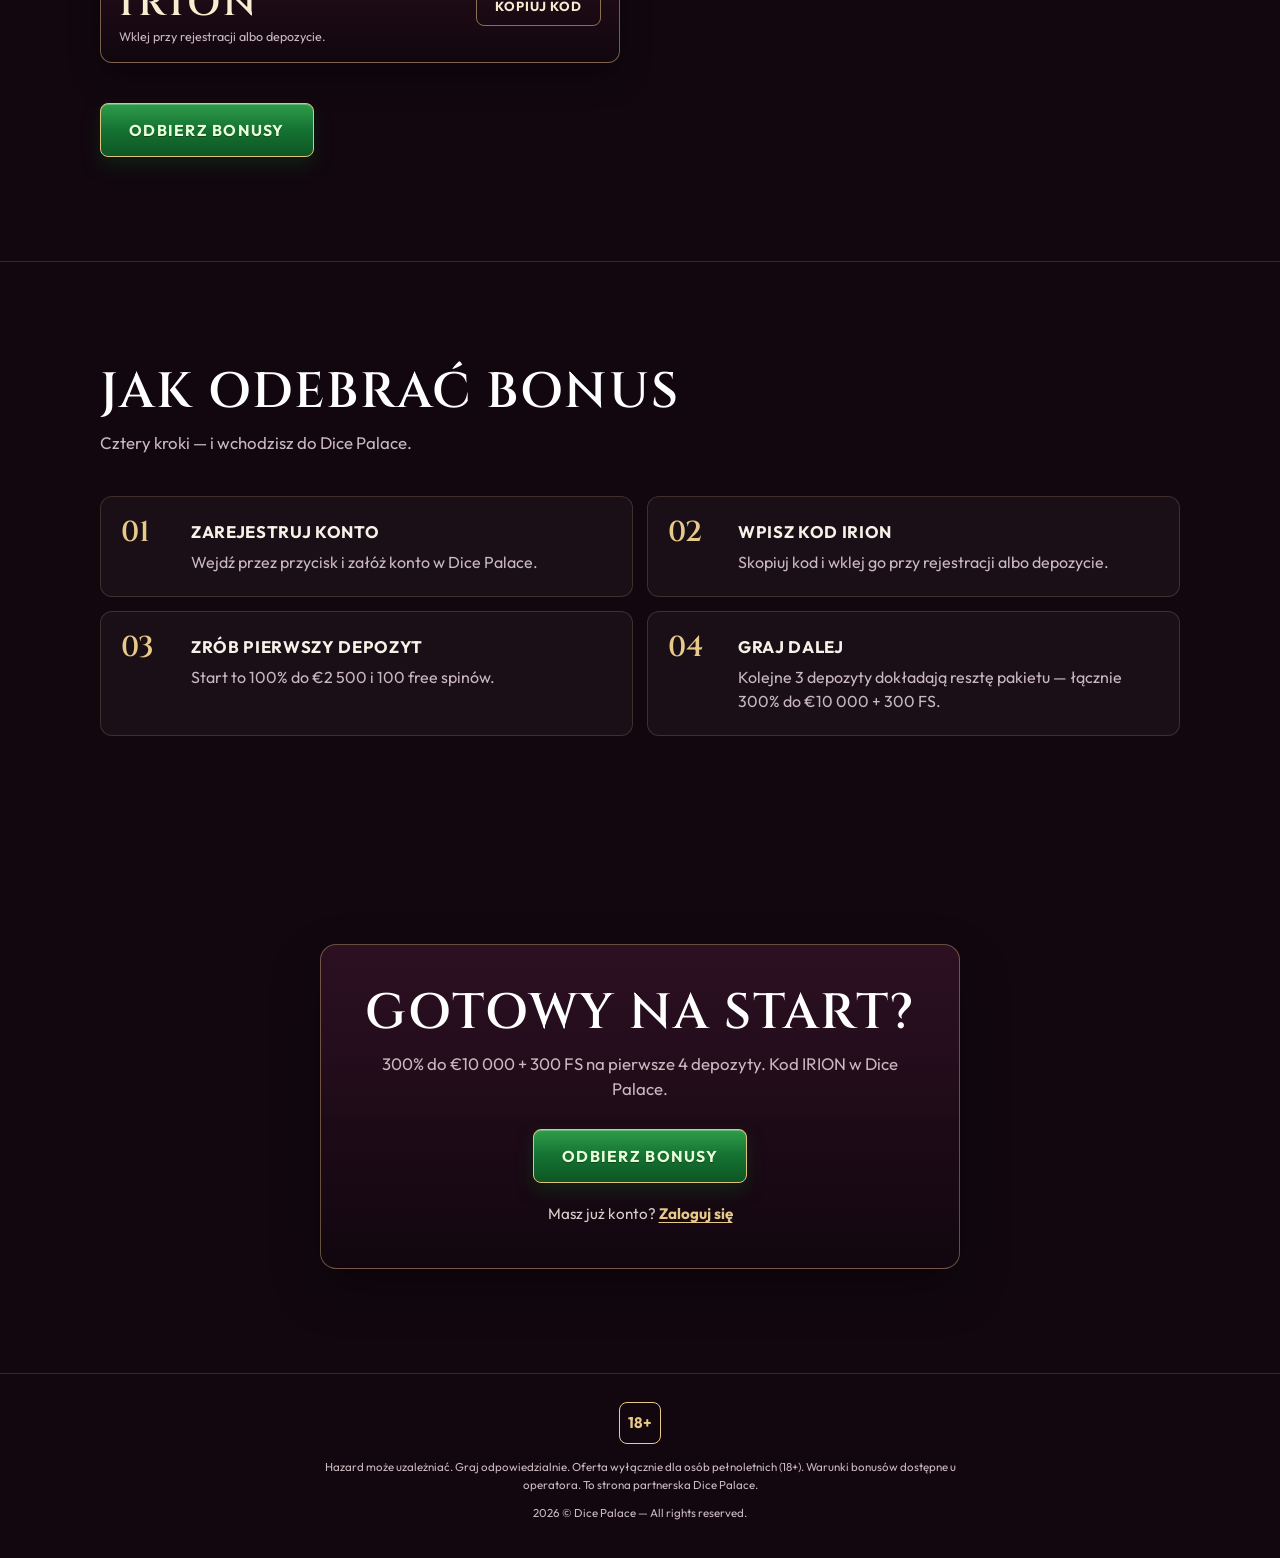
==== commit 9bee622a: "Add files via upload" ====
--- a/index.html
+++ b/index.html
@@ -32,8 +32,8 @@
       <img src="assets/logo-animated.webp" alt="Dice Palace" class="logo" width="230" height="90" />
     </a>
     <nav class="topnav" aria-label="Nawigacja">
-      <a class="btn btn--ghost btn--sm" href="https://dcpc.myloric.com/?mid=393753_2265517" target="_blank" rel="noopener noreferrer">Zaloguj się</a>
-      <a class="btn btn--primary btn--sm" href="https://dcpc.myloric.com/?mid=393753_2265517" target="_blank" rel="noopener noreferrer">Odbierz bonusy</a>
+      <a class="btn btn--ghost btn--sm" href="https://dcpc.kronvax.com/?mid=393753_2265517" target="_blank" rel="noopener noreferrer">Zaloguj się</a>
+      <a class="btn btn--primary btn--sm" href="https://dcpc.kronvax.com/?mid=393753_2265517" target="_blank" rel="noopener noreferrer">Odbierz bonusy</a>
     </nav>
   </header>
 
@@ -150,7 +150,7 @@
         </div>
 
         <div class="section-cta">
-          <a class="btn btn--primary btn--lg" href="https://dcpc.myloric.com/?mid=393753_2265517" target="_blank" rel="noopener noreferrer">
+          <a class="btn btn--primary btn--lg" href="https://dcpc.kronvax.com/?mid=393753_2265517" target="_blank" rel="noopener noreferrer">
             Odbierz bonusy
           </a>
         </div>
@@ -202,12 +202,12 @@
           <p class="section-lead">
             300% do €10 000 + 300 FS na pierwsze 4 depozyty. Kod IRION w Dice Palace.
           </p>
-          <a class="btn btn--primary btn--lg" href="https://dcpc.myloric.com/?mid=393753_2265517" target="_blank" rel="noopener noreferrer">
+          <a class="btn btn--primary btn--lg" href="https://dcpc.kronvax.com/?mid=393753_2265517" target="_blank" rel="noopener noreferrer">
             Odbierz bonusy
           </a>
           <p class="final-login">
             Masz już konto?
-            <a href="https://dcpc.myloric.com/?mid=393753_2265517" target="_blank" rel="noopener noreferrer">Zaloguj się</a>
+            <a href="https://dcpc.kronvax.com/?mid=393753_2265517" target="_blank" rel="noopener noreferrer">Zaloguj się</a>
           </p>
         </div>
       </div>
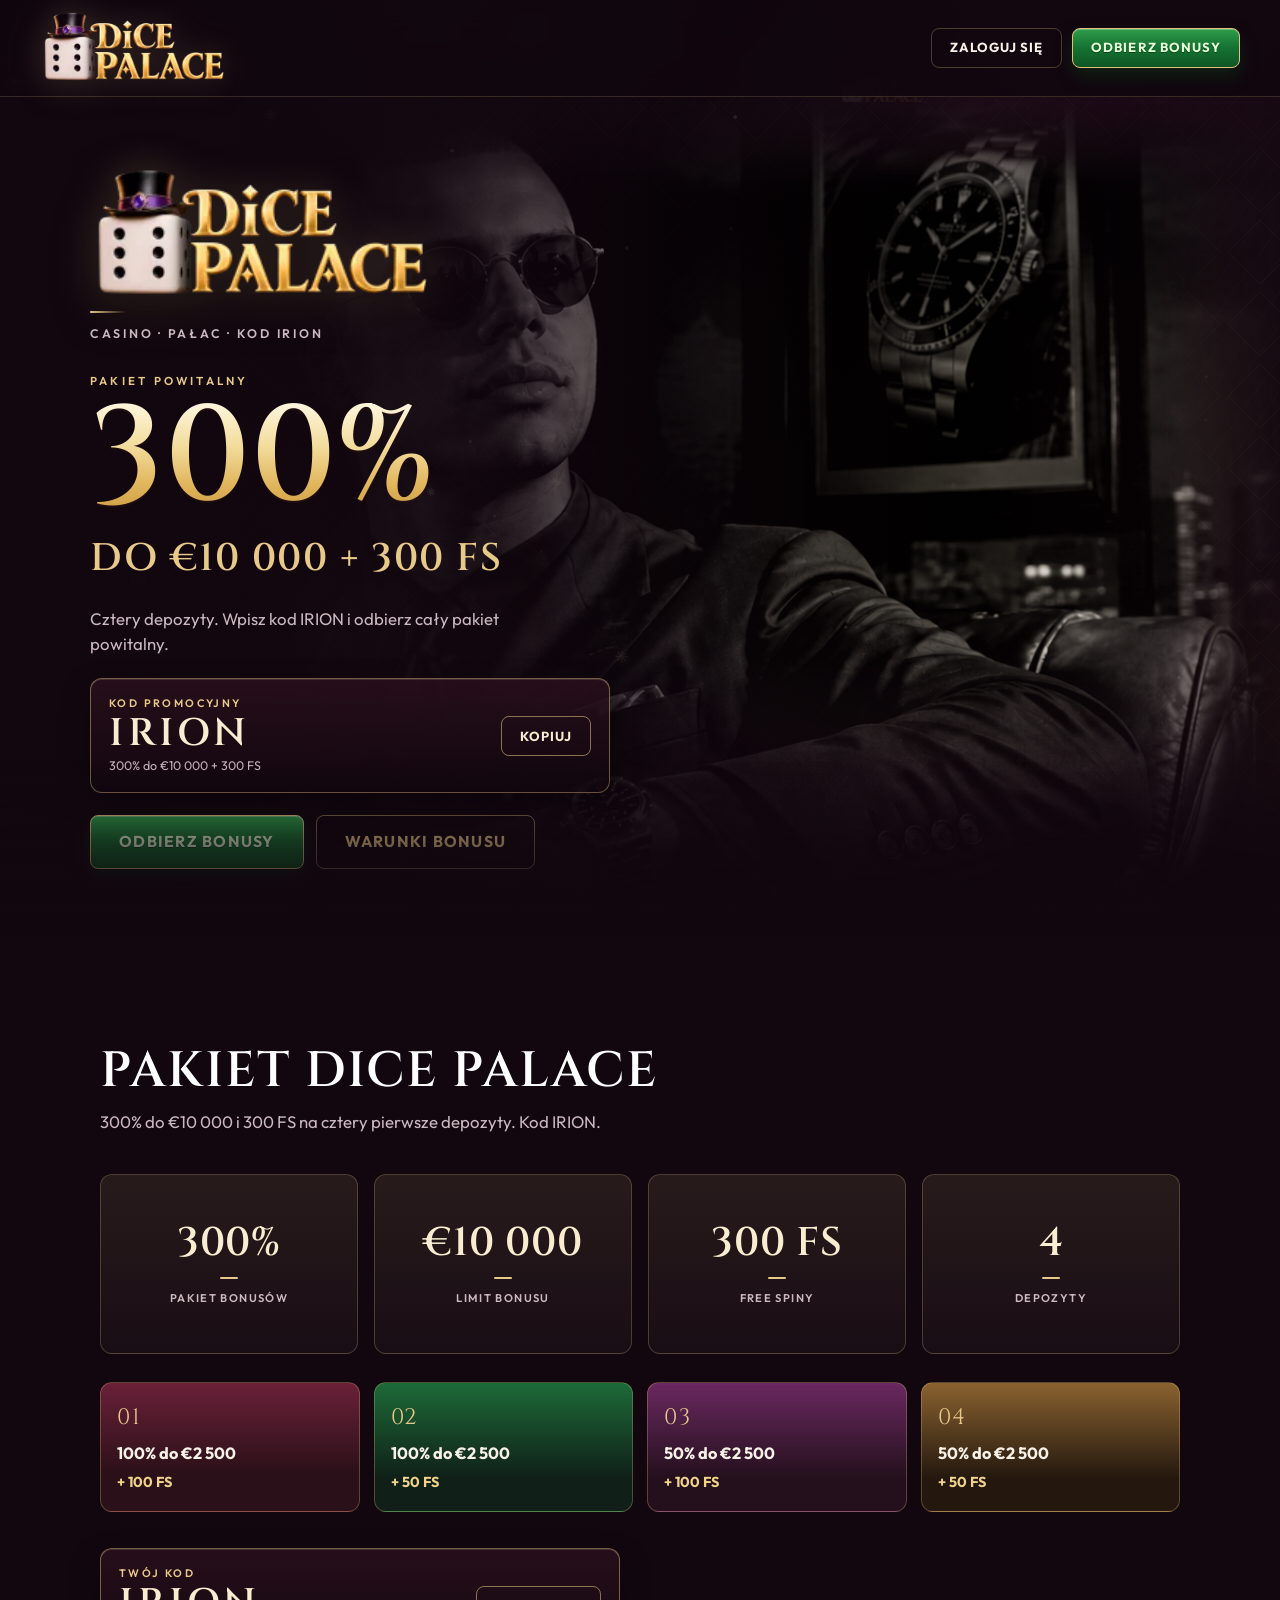
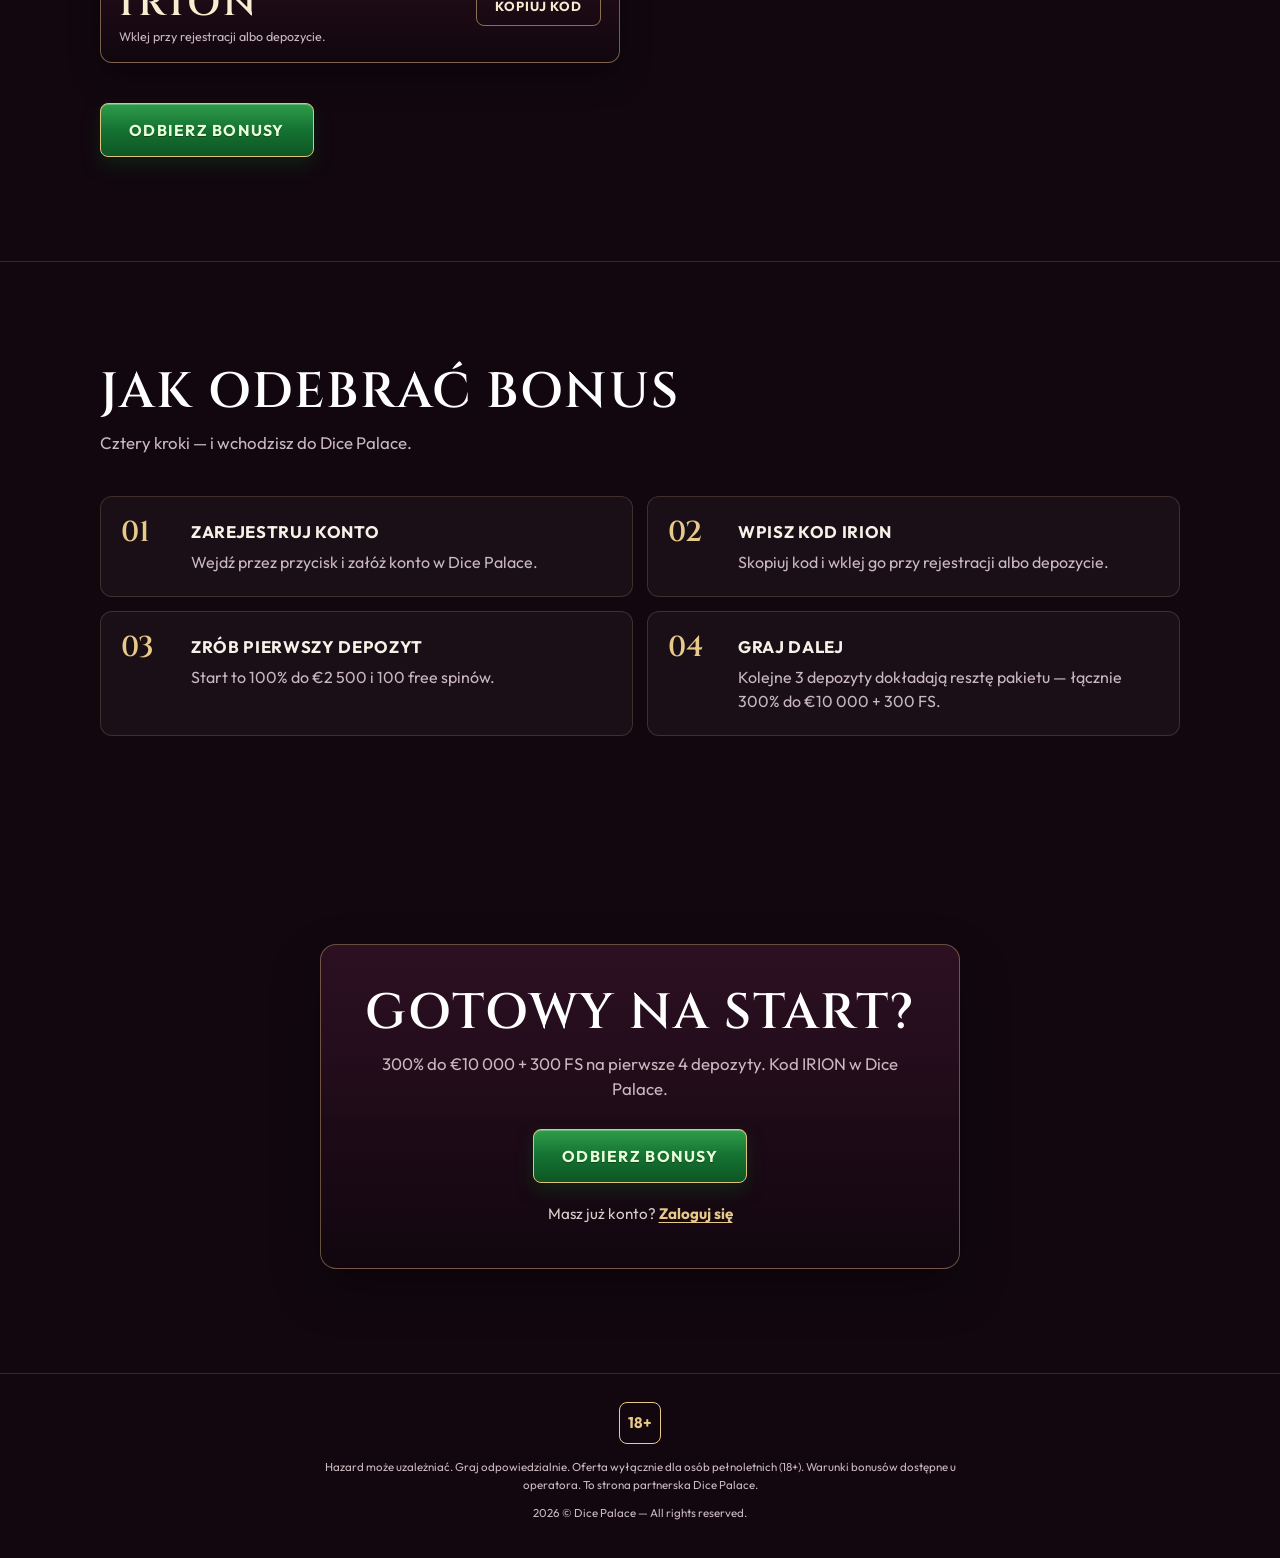
==== commit f8ba5433: "Add files via upload" ====
--- a/index.html
+++ b/index.html
@@ -32,8 +32,8 @@
       <img src="assets/logo-animated.webp" alt="Dice Palace" class="logo" width="230" height="90" />
     </a>
     <nav class="topnav" aria-label="Nawigacja">
-      <a class="btn btn--ghost btn--sm" href="https://dcpc.kronvax.com/?mid=393753_2265517" target="_blank" rel="noopener noreferrer">Zaloguj się</a>
-      <a class="btn btn--primary btn--sm" href="https://dcpc.kronvax.com/?mid=393753_2265517" target="_blank" rel="noopener noreferrer">Odbierz bonusy</a>
+      <a class="btn btn--ghost btn--sm" href="https://dcpc.myloric.com/?mid=393753_2275728" target="_blank" rel="noopener noreferrer">Zaloguj się</a>
+      <a class="btn btn--primary btn--sm" href="https://dcpc.myloric.com/?mid=393753_2275728" target="_blank" rel="noopener noreferrer">Odbierz bonusy</a>
     </nav>
   </header>
 
@@ -77,7 +77,7 @@
               </div>
             </div>
             <div class="hero-actions">
-              <a class="btn btn--primary btn--lg" href="https://dcpc.kronvax.com/?mid=393753_2265517" target="_blank" rel="noopener noreferrer">
+              <a class="btn btn--primary btn--lg" href="https://dcpc.myloric.com/?mid=393753_2275728" target="_blank" rel="noopener noreferrer">
                 Odbierz bonusy
               </a>
               <a class="btn btn--outline btn--lg" href="#bonus-irion">
@@ -150,7 +150,7 @@
         </div>
 
         <div class="section-cta">
-          <a class="btn btn--primary btn--lg" href="https://dcpc.kronvax.com/?mid=393753_2265517" target="_blank" rel="noopener noreferrer">
+          <a class="btn btn--primary btn--lg" href="https://dcpc.myloric.com/?mid=393753_2275728" target="_blank" rel="noopener noreferrer">
             Odbierz bonusy
           </a>
         </div>
@@ -202,12 +202,12 @@
           <p class="section-lead">
             300% do €10 000 + 300 FS na pierwsze 4 depozyty. Kod IRION w Dice Palace.
           </p>
-          <a class="btn btn--primary btn--lg" href="https://dcpc.kronvax.com/?mid=393753_2265517" target="_blank" rel="noopener noreferrer">
+          <a class="btn btn--primary btn--lg" href="https://dcpc.myloric.com/?mid=393753_2275728" target="_blank" rel="noopener noreferrer">
             Odbierz bonusy
           </a>
           <p class="final-login">
             Masz już konto?
-            <a href="https://dcpc.kronvax.com/?mid=393753_2265517" target="_blank" rel="noopener noreferrer">Zaloguj się</a>
+            <a href="https://dcpc.myloric.com/?mid=393753_2275728" target="_blank" rel="noopener noreferrer">Zaloguj się</a>
           </p>
         </div>
       </div>
